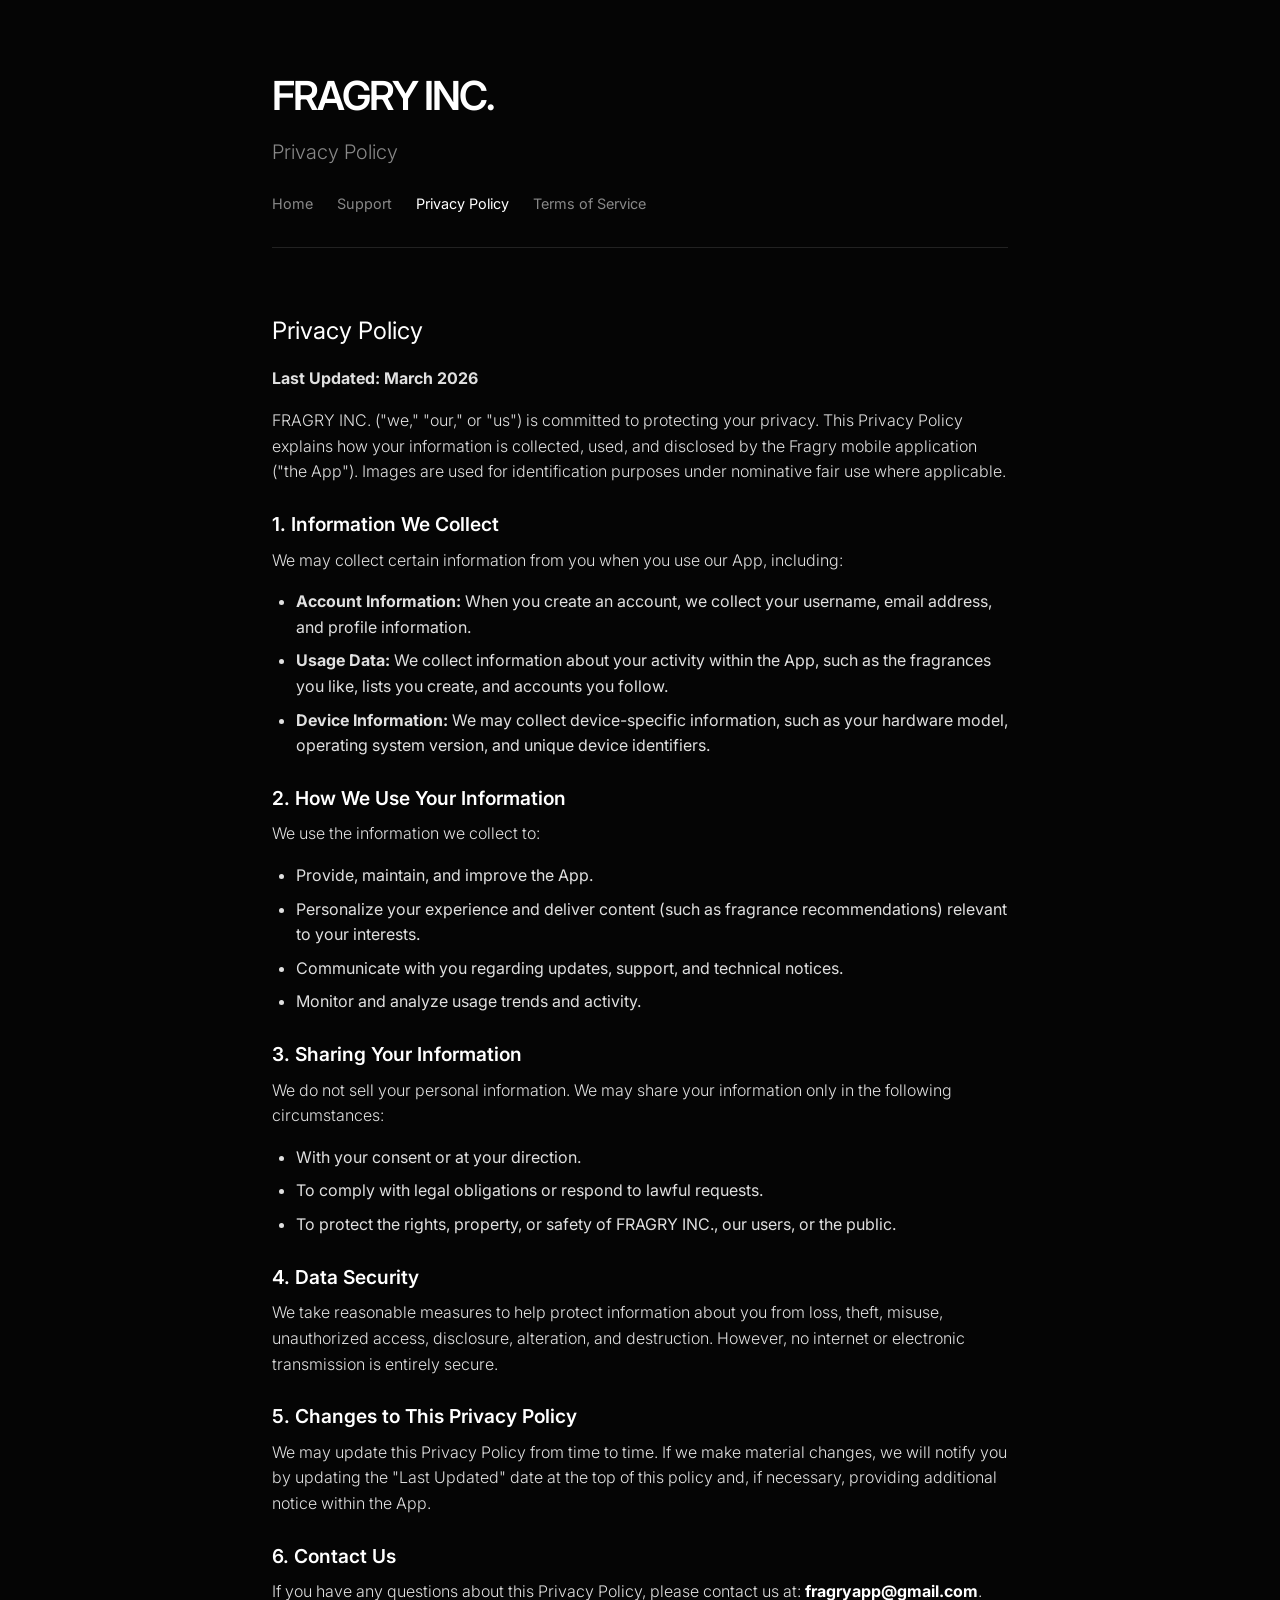
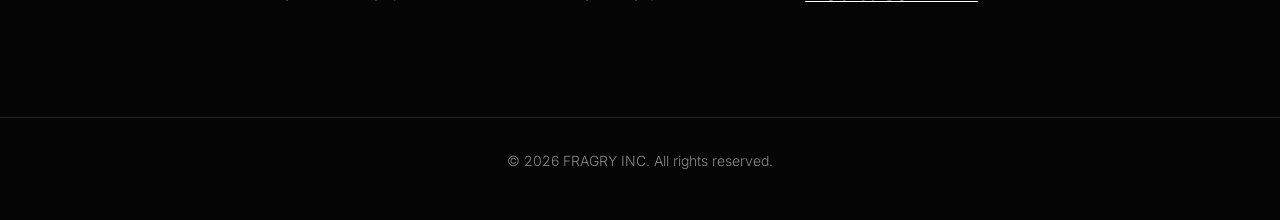
==== privacy.html @ df9deea4 "Initial commit" ====
<!DOCTYPE html>
<html lang="en">

<head>
    <meta charset="UTF-8">
    <meta name="viewport" content="width=device-width, initial-scale=1.0">
    <title>Privacy Policy - Fragry</title>
    <meta name="description" content="Privacy Policy for the Fragry app by FRAGRY INC.">
    <link rel="stylesheet" href="style.css">
</head>

<body>
    <div class="container">
        <header>
            <h1>FRAGRY INC.</h1>
            <p class="lead">Privacy Policy</p>
            <nav class="nav-links">
                <a href="index.html">Home</a>
                <a href="support.html">Support</a>
                <a href="privacy.html" style="color: var(--accent-color);">Privacy Policy</a>
                <a href="terms.html">Terms of Service</a>
            </nav>
        </header>

        <main class="content-block">
            <h2>Privacy Policy</h2>
            <p><strong>Last Updated: March 2026</strong></p>

            <p>
                FRAGRY INC. ("we," "our," or "us") is committed to protecting your privacy. This Privacy Policy explains
                how your information is collected, used, and disclosed by the Fragry mobile application ("the App").
                Images are used for identification purposes under nominative fair use where applicable.
            </p>

            <h3>1. Information We Collect</h3>
            <p>
                We may collect certain information from you when you use our App, including:
            </p>
            <ul>
                <li><strong>Account Information:</strong> When you create an account, we collect your username, email
                    address, and profile information.</li>
                <li><strong>Usage Data:</strong> We collect information about your activity within the App, such as the
                    fragrances you like, lists you create, and accounts you follow.</li>
                <li><strong>Device Information:</strong> We may collect device-specific information, such as your
                    hardware model, operating system version, and unique device identifiers.</li>
            </ul>

            <h3>2. How We Use Your Information</h3>
            <p>
                We use the information we collect to:
            </p>
            <ul>
                <li>Provide, maintain, and improve the App.</li>
                <li>Personalize your experience and deliver content (such as fragrance recommendations) relevant to your
                    interests.</li>
                <li>Communicate with you regarding updates, support, and technical notices.</li>
                <li>Monitor and analyze usage trends and activity.</li>
            </ul>

            <h3>3. Sharing Your Information</h3>
            <p>
                We do not sell your personal information. We may share your information only in the following
                circumstances:
            <ul>
                <li>With your consent or at your direction.</li>
                <li>To comply with legal obligations or respond to lawful requests.</li>
                <li>To protect the rights, property, or safety of FRAGRY INC., our users, or the public.</li>
            </ul>
            </p>

            <h3>4. Data Security</h3>
            <p>
                We take reasonable measures to help protect information about you from loss, theft, misuse, unauthorized
                access, disclosure, alteration, and destruction. However, no internet or electronic transmission is
                entirely secure.
            </p>

            <h3>5. Changes to This Privacy Policy</h3>
            <p>
                We may update this Privacy Policy from time to time. If we make material changes, we will notify you by
                updating the "Last Updated" date at the top of this policy and, if necessary, providing additional
                notice within the App.
            </p>

            <h3>6. Contact Us</h3>
            <p>
                If you have any questions about this Privacy Policy, please contact us at: <strong><a
                        href="mailto:fragryapp@gmail.com">fragryapp@gmail.com</a></strong>.
            </p>
        </main>
    </div>

    <footer>
        <p>&copy; 2026 FRAGRY INC. All rights reserved.</p>
    </footer>
</body>

</html>
---- style.css ----
@import url('https://fonts.googleapis.com/css2?family=Inter:wght@300;400;600&display=swap');

:root {
  --bg-color: #050505;
  --text-color: #e0e0e0;
  --accent-color: #ffffff;
  --muted-color: #888888;
  --border-color: #222222;
}

* {
  box-sizing: border-box;
  margin: 0;
  padding: 0;
}

body {
  font-family: 'Inter', -apple-system, BlinkMacSystemFont, "Segoe UI", Roboto, Helvetica, Arial, sans-serif;
  background-color: var(--bg-color);
  color: var(--text-color);
  line-height: 1.6;
  min-height: 100vh;
  display: flex;
  flex-direction: column;
}

.container {
  max-width: 800px;
  margin: 0 auto;
  padding: 4rem 2rem;
  flex: 1;
}

header {
  margin-bottom: 4rem;
  border-bottom: 1px solid var(--border-color);
  padding-bottom: 2rem;
}

h1 {
  font-size: 2.5rem;
  font-weight: 600;
  color: var(--accent-color);
  letter-spacing: -0.05em;
  margin-bottom: 0.5rem;
}

h2 {
  font-size: 1.5rem;
  font-weight: 400;
  color: var(--accent-color);
  margin-top: 2rem;
  margin-bottom: 1rem;
}

h3 {
  font-size: 1.2rem;
  font-weight: 600;
  color: var(--accent-color);
  margin-top: 1.5rem;
  margin-bottom: 0.5rem;
}

p {
  margin-bottom: 1rem;
  font-weight: 300;
}

.lead {
  font-size: 1.25rem;
  color: var(--muted-color);
  max-width: 600px;
}

a {
  color: var(--accent-color);
  text-decoration: underline;
  text-underline-offset: 4px;
  transition: opacity 0.2s ease;
}

a:hover {
  opacity: 0.7;
}

footer {
  text-align: center;
  padding: 2rem 0;
  border-top: 1px solid var(--border-color);
  color: var(--muted-color);
  font-size: 0.875rem;
  margin-top: auto;
}

.nav-links {
  margin-top: 1.5rem;
  display: flex;
  gap: 1.5rem;
}

.nav-links a {
  text-decoration: none;
  font-size: 0.9rem;
  color: var(--muted-color);
}

.nav-links a:hover {
  color: var(--accent-color);
}

.content-block {
  margin-bottom: 3rem;
}

ul {
  margin-bottom: 1rem;
  padding-left: 1.5rem;
}

li {
  margin-bottom: 0.5rem;
}

@media (max-width: 600px) {
  .container {
    padding: 2rem 1.5rem;
  }
  
  h1 {
    font-size: 2rem;
  }
}
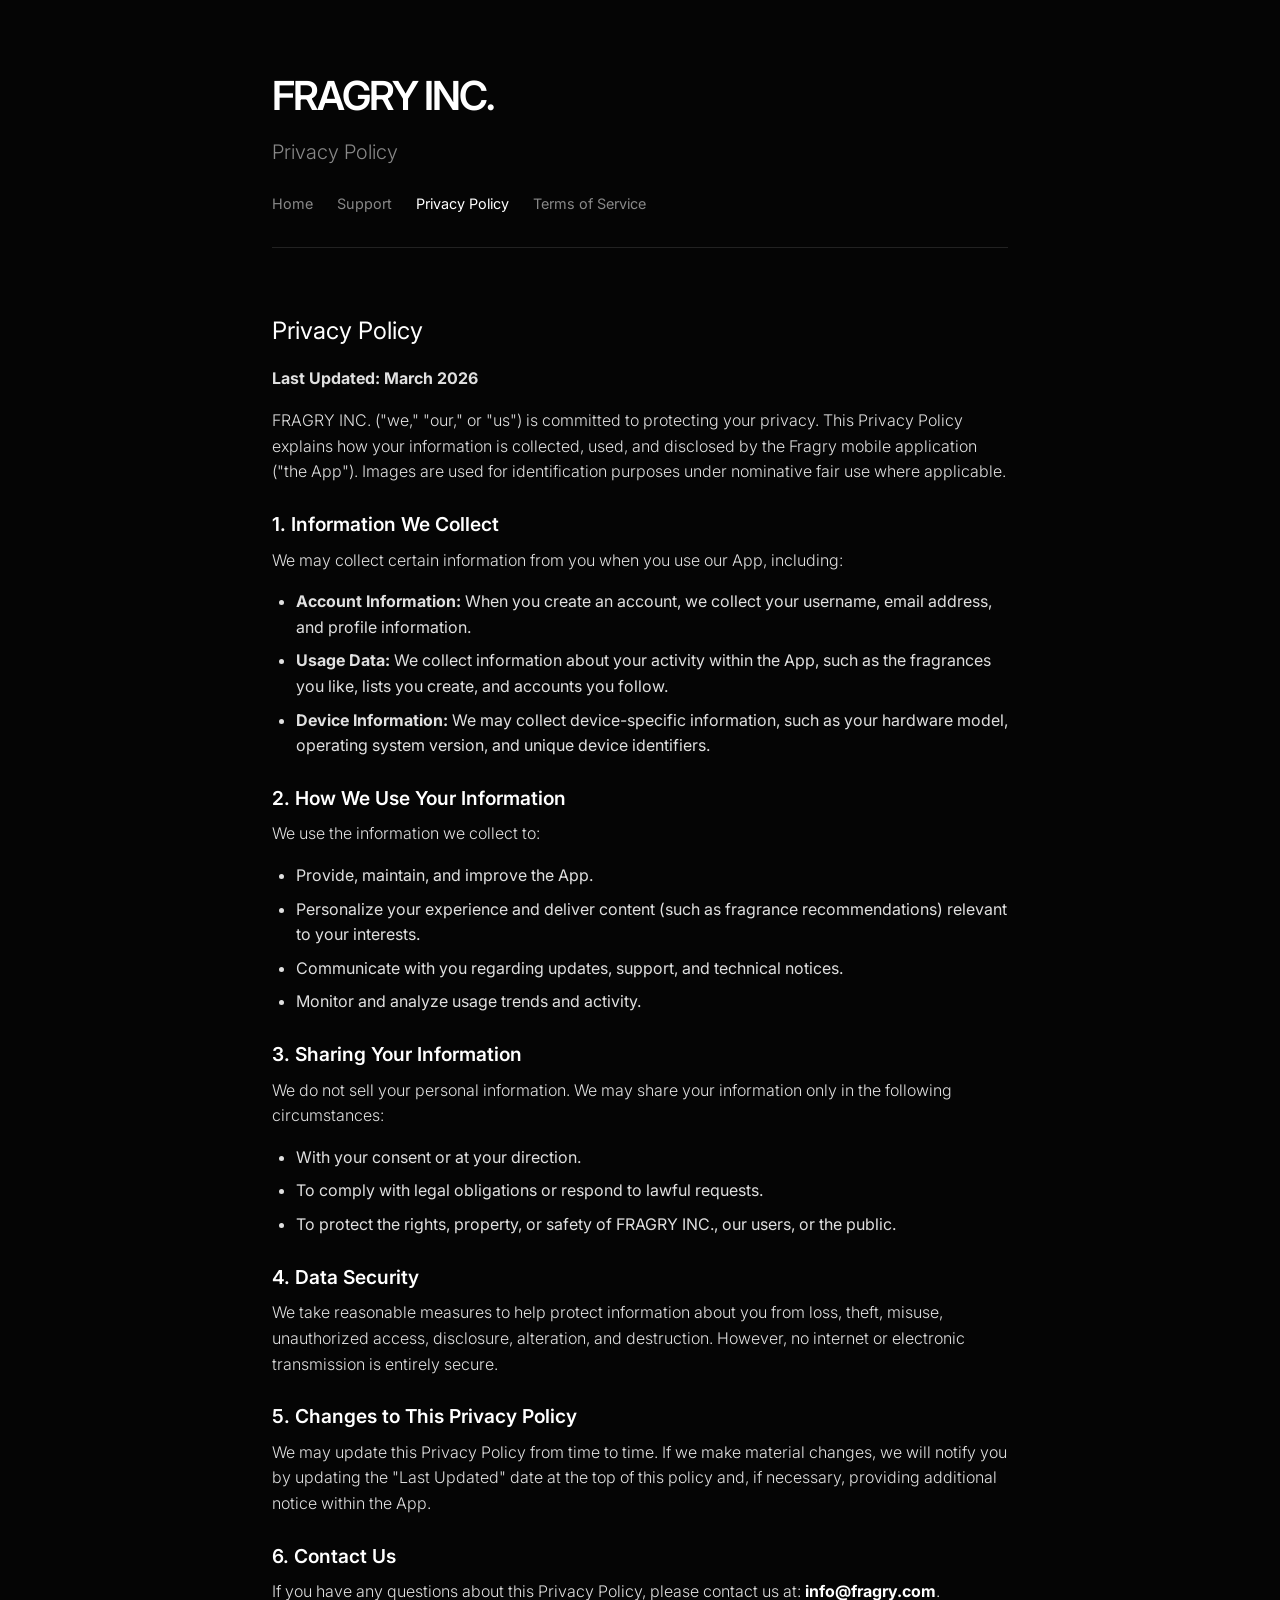
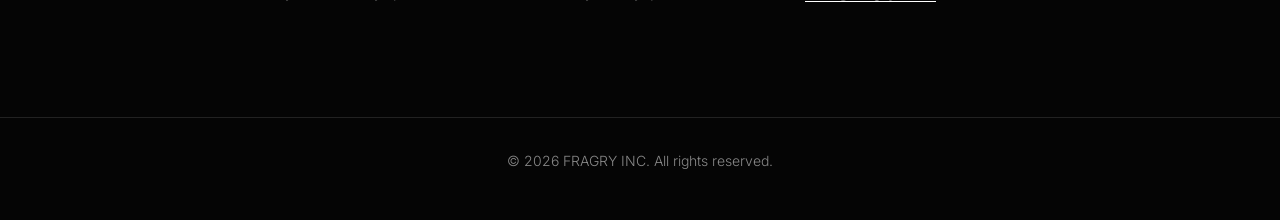
==== commit 9bd5ddf0: "Update contact email and CNAME" ====
--- a/privacy.html
+++ b/privacy.html
@@ -85,7 +85,7 @@
             <h3>6. Contact Us</h3>
             <p>
                 If you have any questions about this Privacy Policy, please contact us at: <strong><a
-                        href="mailto:fragryapp@gmail.com">fragryapp@gmail.com</a></strong>.
+                        href="mailto:info@fragry.com">info@fragry.com</a></strong>.
             </p>
         </main>
     </div>
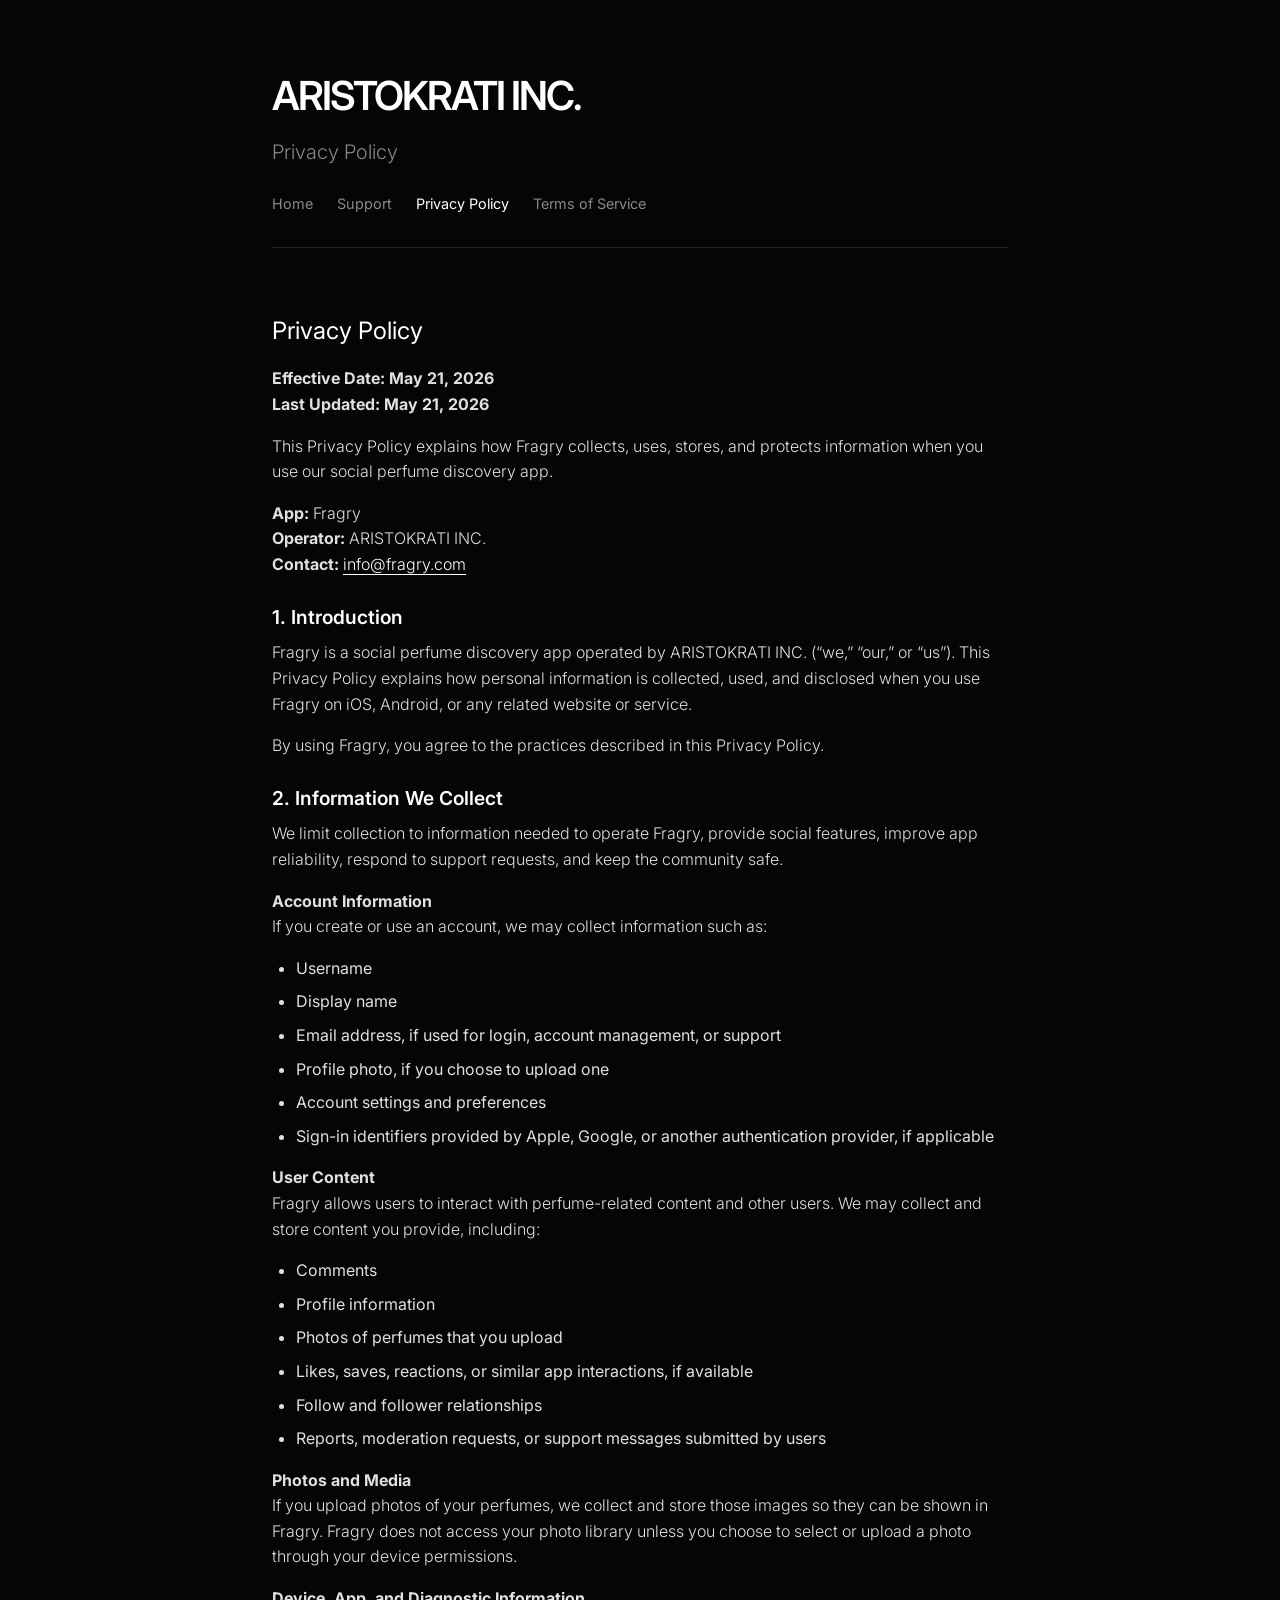
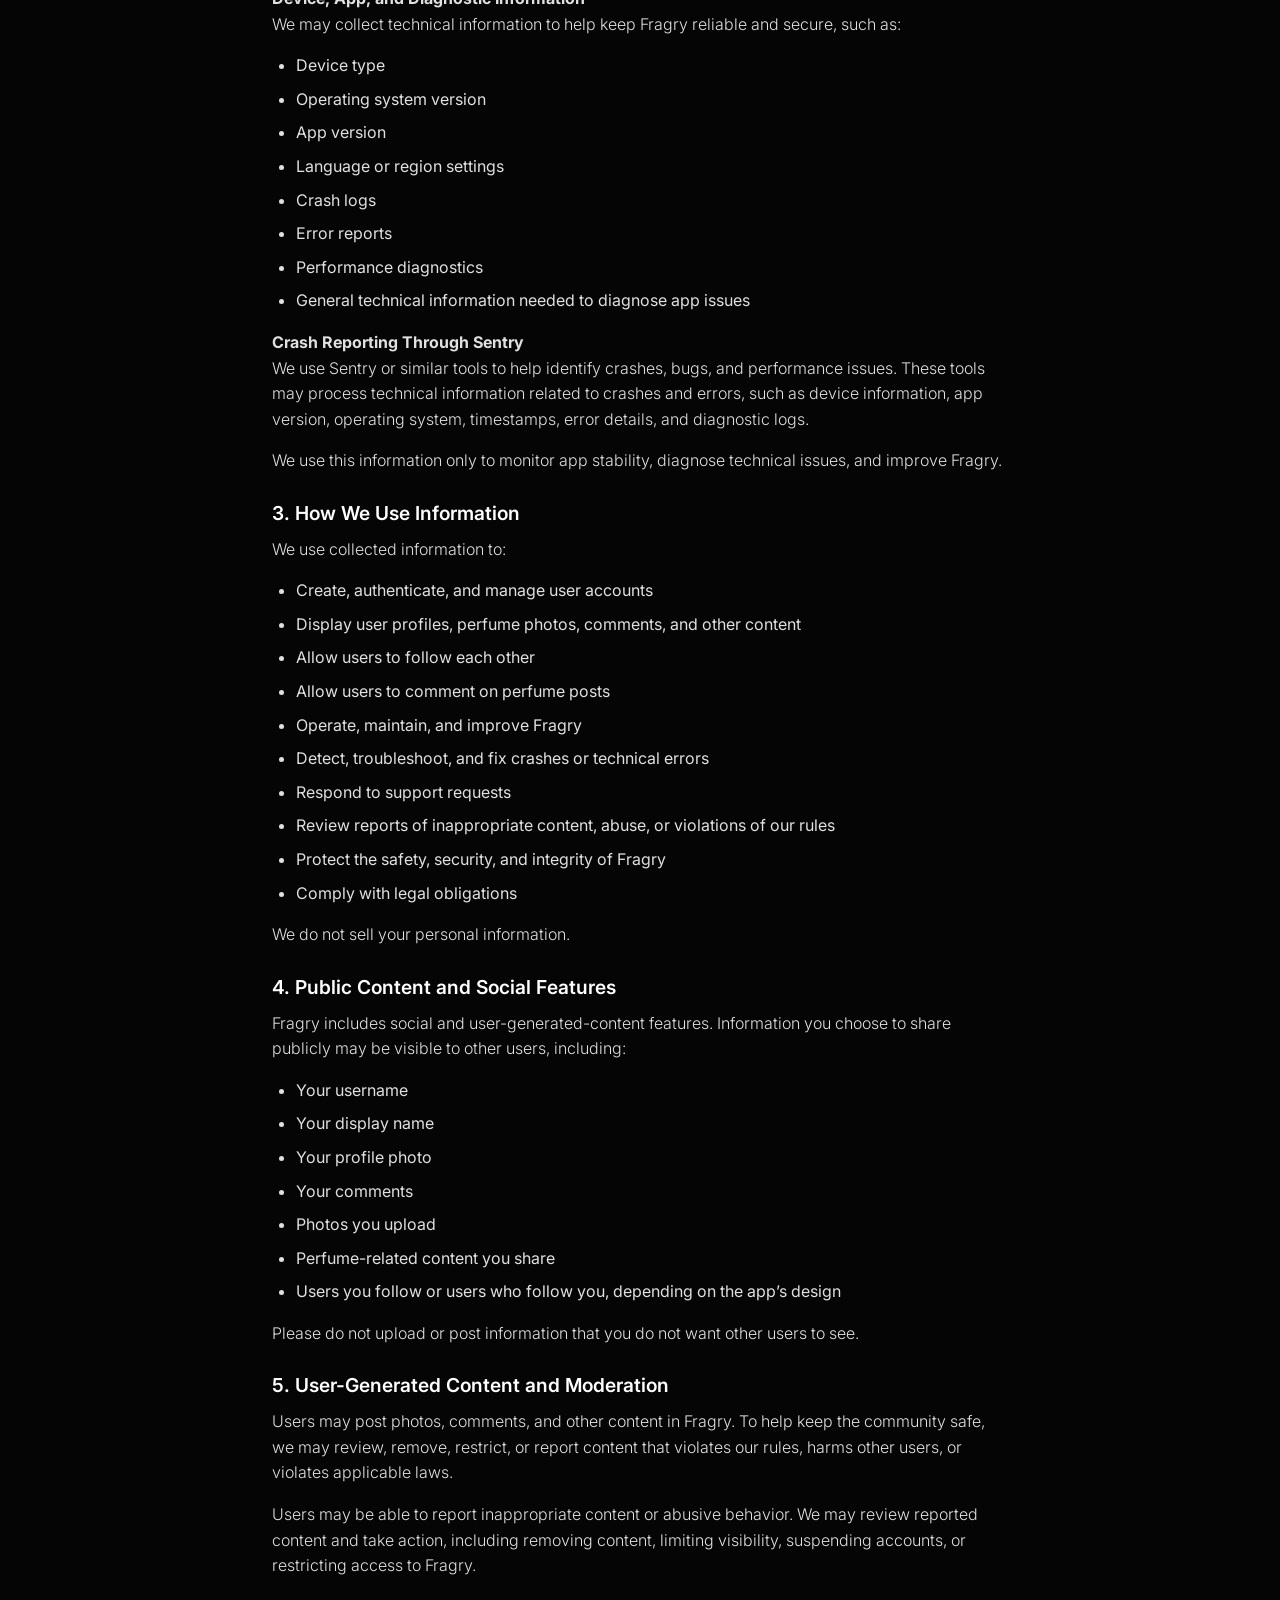
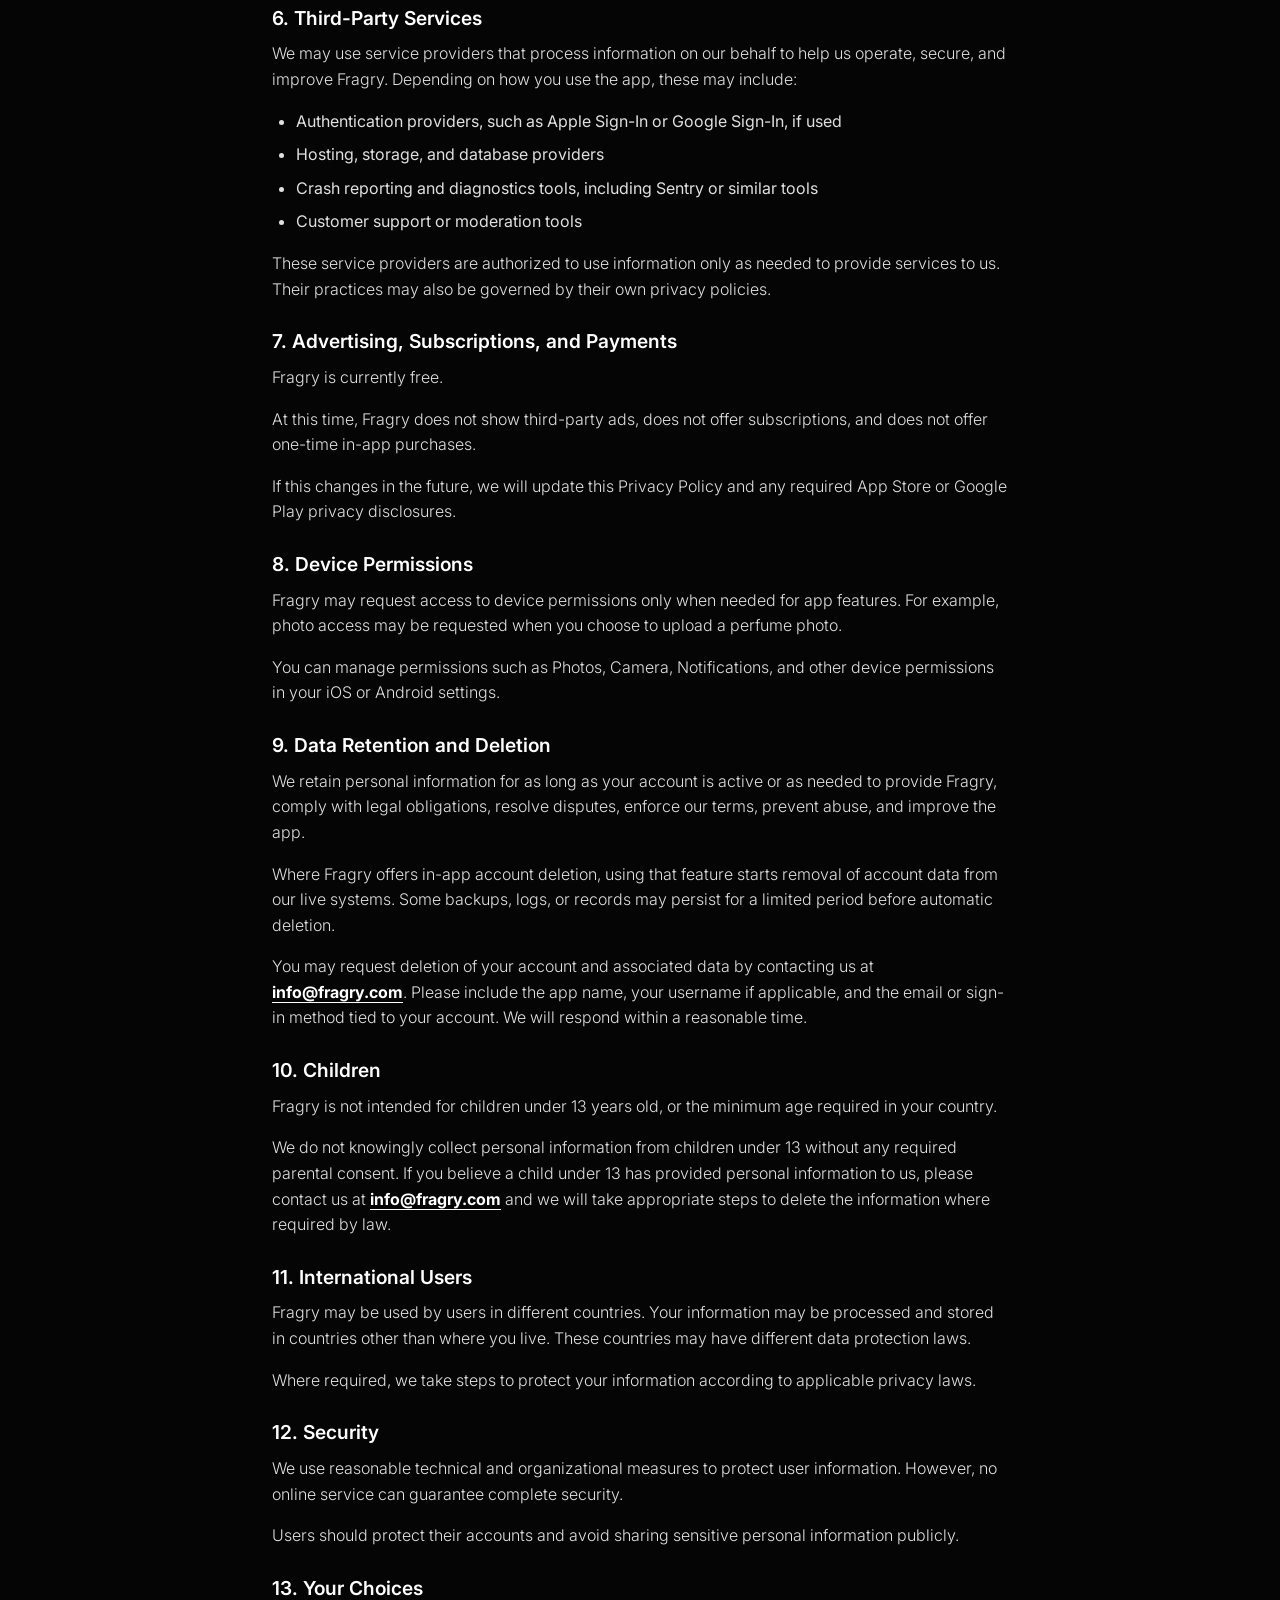
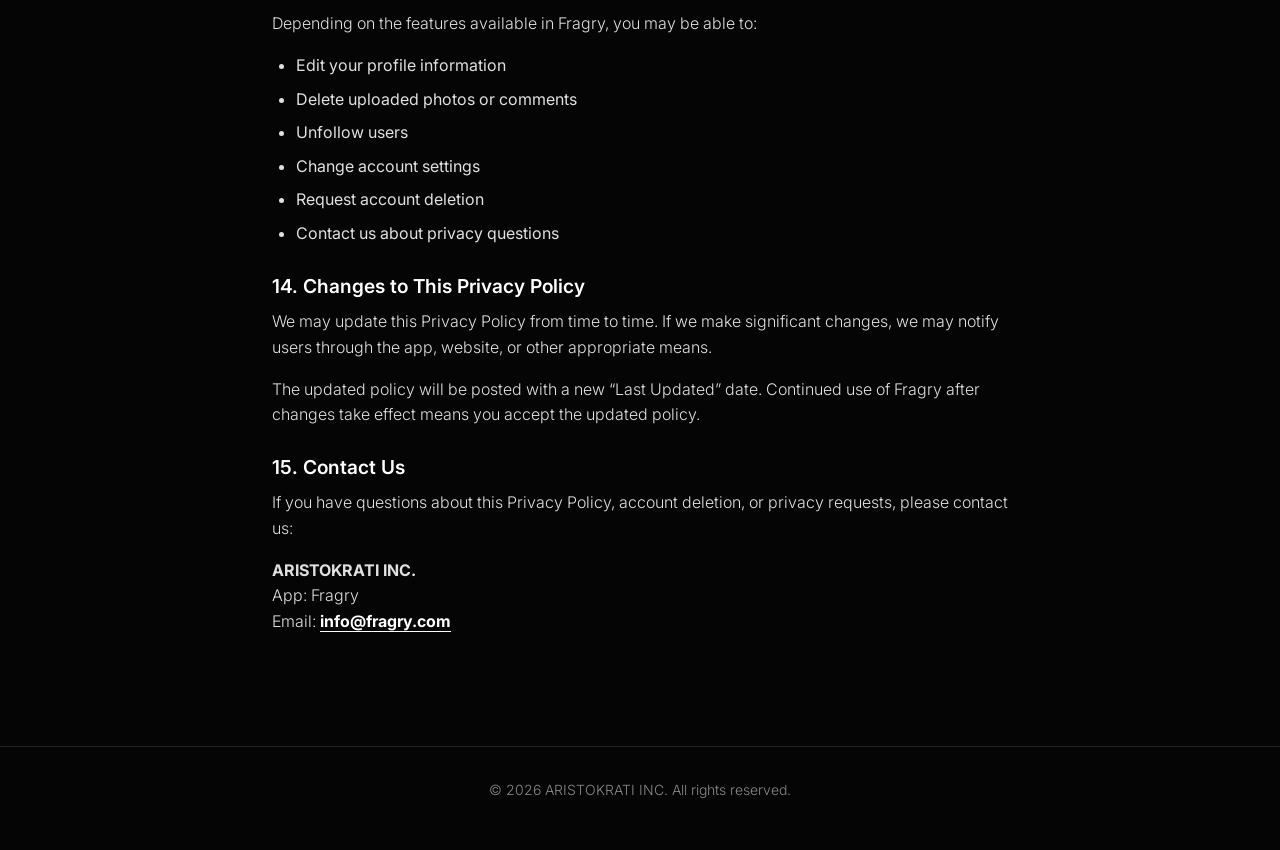
==== commit f18d479d: "Update privacy.html" ====
--- a/privacy.html
+++ b/privacy.html
@@ -5,14 +5,14 @@
     <meta charset="UTF-8">
     <meta name="viewport" content="width=device-width, initial-scale=1.0">
     <title>Privacy Policy - Fragry</title>
-    <meta name="description" content="Privacy Policy for the Fragry app by FRAGRY INC.">
+    <meta name="description" content="Privacy Policy for the Fragry app by ARISTOKRATI INC.">
     <link rel="stylesheet" href="style.css">
 </head>
 
 <body>
     <div class="container">
         <header>
-            <h1>FRAGRY INC.</h1>
+            <h1>ARISTOKRATI INC.</h1>
             <p class="lead">Privacy Policy</p>
             <nav class="nav-links">
                 <a href="index.html">Home</a>
@@ -24,75 +24,208 @@
 
         <main class="content-block">
             <h2>Privacy Policy</h2>
-            <p><strong>Last Updated: March 2026</strong></p>
-
-            <p>
-                FRAGRY INC. ("we," "our," or "us") is committed to protecting your privacy. This Privacy Policy explains
-                how your information is collected, used, and disclosed by the Fragry mobile application ("the App").
-                Images are used for identification purposes under nominative fair use where applicable.
-            </p>
-
-            <h3>1. Information We Collect</h3>
-            <p>
-                We may collect certain information from you when you use our App, including:
-            </p>
-            <ul>
-                <li><strong>Account Information:</strong> When you create an account, we collect your username, email
-                    address, and profile information.</li>
-                <li><strong>Usage Data:</strong> We collect information about your activity within the App, such as the
-                    fragrances you like, lists you create, and accounts you follow.</li>
-                <li><strong>Device Information:</strong> We may collect device-specific information, such as your
-                    hardware model, operating system version, and unique device identifiers.</li>
-            </ul>
-
-            <h3>2. How We Use Your Information</h3>
-            <p>
-                We use the information we collect to:
-            </p>
-            <ul>
-                <li>Provide, maintain, and improve the App.</li>
-                <li>Personalize your experience and deliver content (such as fragrance recommendations) relevant to your
-                    interests.</li>
-                <li>Communicate with you regarding updates, support, and technical notices.</li>
-                <li>Monitor and analyze usage trends and activity.</li>
-            </ul>
-
-            <h3>3. Sharing Your Information</h3>
-            <p>
-                We do not sell your personal information. We may share your information only in the following
-                circumstances:
-            <ul>
-                <li>With your consent or at your direction.</li>
-                <li>To comply with legal obligations or respond to lawful requests.</li>
-                <li>To protect the rights, property, or safety of FRAGRY INC., our users, or the public.</li>
-            </ul>
-            </p>
-
-            <h3>4. Data Security</h3>
-            <p>
-                We take reasonable measures to help protect information about you from loss, theft, misuse, unauthorized
-                access, disclosure, alteration, and destruction. However, no internet or electronic transmission is
-                entirely secure.
-            </p>
-
-            <h3>5. Changes to This Privacy Policy</h3>
-            <p>
-                We may update this Privacy Policy from time to time. If we make material changes, we will notify you by
-                updating the "Last Updated" date at the top of this policy and, if necessary, providing additional
-                notice within the App.
-            </p>
-
-            <h3>6. Contact Us</h3>
-            <p>
-                If you have any questions about this Privacy Policy, please contact us at: <strong><a
-                        href="mailto:info@fragry.com">info@fragry.com</a></strong>.
+            <p><strong>Effective Date: May 21, 2026</strong><br><strong>Last Updated: May 21, 2026</strong></p>
+
+            <p>
+                This Privacy Policy explains how Fragry collects, uses, stores, and protects information when you use our social perfume discovery app.
+            </p>
+
+            <p>
+                <strong>App:</strong> Fragry<br>
+                <strong>Operator:</strong> ARISTOKRATI INC.<br>
+                <strong>Contact:</strong> <a href="mailto:info@fragry.com">info@fragry.com</a>
+            </p>
+
+            <h3>1. Introduction</h3>
+            <p>
+                Fragry is a social perfume discovery app operated by ARISTOKRATI INC. (“we,” “our,” or “us”). This Privacy Policy explains how personal information is collected, used, and disclosed when you use Fragry on iOS, Android, or any related website or service.
+            </p>
+            <p>
+                By using Fragry, you agree to the practices described in this Privacy Policy.
+            </p>
+
+            <h3>2. Information We Collect</h3>
+            <p>
+                We limit collection to information needed to operate Fragry, provide social features, improve app reliability, respond to support requests, and keep the community safe.
+            </p>
+
+            <h4>Account Information</h4>
+            <p>If you create or use an account, we may collect information such as:</p>
+            <ul>
+                <li>Username</li>
+                <li>Display name</li>
+                <li>Email address, if used for login, account management, or support</li>
+                <li>Profile photo, if you choose to upload one</li>
+                <li>Account settings and preferences</li>
+                <li>Sign-in identifiers provided by Apple, Google, or another authentication provider, if applicable</li>
+            </ul>
+
+            <h4>User Content</h4>
+            <p>Fragry allows users to interact with perfume-related content and other users. We may collect and store content you provide, including:</p>
+            <ul>
+                <li>Comments</li>
+                <li>Profile information</li>
+                <li>Photos of perfumes that you upload</li>
+                <li>Likes, saves, reactions, or similar app interactions, if available</li>
+                <li>Follow and follower relationships</li>
+                <li>Reports, moderation requests, or support messages submitted by users</li>
+            </ul>
+
+            <h4>Photos and Media</h4>
+            <p>
+                If you upload photos of your perfumes, we collect and store those images so they can be shown in Fragry. Fragry does not access your photo library unless you choose to select or upload a photo through your device permissions.
+            </p>
+
+            <h4>Device, App, and Diagnostic Information</h4>
+            <p>We may collect technical information to help keep Fragry reliable and secure, such as:</p>
+            <ul>
+                <li>Device type</li>
+                <li>Operating system version</li>
+                <li>App version</li>
+                <li>Language or region settings</li>
+                <li>Crash logs</li>
+                <li>Error reports</li>
+                <li>Performance diagnostics</li>
+                <li>General technical information needed to diagnose app issues</li>
+            </ul>
+
+            <h4>Crash Reporting Through Sentry</h4>
+            <p>
+                We use Sentry or similar tools to help identify crashes, bugs, and performance issues. These tools may process technical information related to crashes and errors, such as device information, app version, operating system, timestamps, error details, and diagnostic logs.
+            </p>
+            <p>
+                We use this information only to monitor app stability, diagnose technical issues, and improve Fragry.
+            </p>
+
+            <h3>3. How We Use Information</h3>
+            <p>We use collected information to:</p>
+            <ul>
+                <li>Create, authenticate, and manage user accounts</li>
+                <li>Display user profiles, perfume photos, comments, and other content</li>
+                <li>Allow users to follow each other</li>
+                <li>Allow users to comment on perfume posts</li>
+                <li>Operate, maintain, and improve Fragry</li>
+                <li>Detect, troubleshoot, and fix crashes or technical errors</li>
+                <li>Respond to support requests</li>
+                <li>Review reports of inappropriate content, abuse, or violations of our rules</li>
+                <li>Protect the safety, security, and integrity of Fragry</li>
+                <li>Comply with legal obligations</li>
+            </ul>
+            <p>We do not sell your personal information.</p>
+
+            <h3>4. Public Content and Social Features</h3>
+            <p>Fragry includes social and user-generated-content features. Information you choose to share publicly may be visible to other users, including:</p>
+            <ul>
+                <li>Your username</li>
+                <li>Your display name</li>
+                <li>Your profile photo</li>
+                <li>Your comments</li>
+                <li>Photos you upload</li>
+                <li>Perfume-related content you share</li>
+                <li>Users you follow or users who follow you, depending on the app’s design</li>
+            </ul>
+            <p>Please do not upload or post information that you do not want other users to see.</p>
+
+            <h3>5. User-Generated Content and Moderation</h3>
+            <p>
+                Users may post photos, comments, and other content in Fragry. To help keep the community safe, we may review, remove, restrict, or report content that violates our rules, harms other users, or violates applicable laws.
+            </p>
+            <p>
+                Users may be able to report inappropriate content or abusive behavior. We may review reported content and take action, including removing content, limiting visibility, suspending accounts, or restricting access to Fragry.
+            </p>
+
+            <h3>6. Third-Party Services</h3>
+            <p>
+                We may use service providers that process information on our behalf to help us operate, secure, and improve Fragry. Depending on how you use the app, these may include:
+            </p>
+            <ul>
+                <li>Authentication providers, such as Apple Sign-In or Google Sign-In, if used</li>
+                <li>Hosting, storage, and database providers</li>
+                <li>Crash reporting and diagnostics tools, including Sentry or similar tools</li>
+                <li>Customer support or moderation tools</li>
+            </ul>
+            <p>
+                These service providers are authorized to use information only as needed to provide services to us. Their practices may also be governed by their own privacy policies.
+            </p>
+
+            <h3>7. Advertising, Subscriptions, and Payments</h3>
+            <p>Fragry is currently free.</p>
+            <p>At this time, Fragry does not show third-party ads, does not offer subscriptions, and does not offer one-time in-app purchases.</p>
+            <p>If this changes in the future, we will update this Privacy Policy and any required App Store or Google Play privacy disclosures.</p>
+
+            <h3>8. Device Permissions</h3>
+            <p>
+                Fragry may request access to device permissions only when needed for app features. For example, photo access may be requested when you choose to upload a perfume photo.
+            </p>
+            <p>
+                You can manage permissions such as Photos, Camera, Notifications, and other device permissions in your iOS or Android settings.
+            </p>
+
+            <h3>9. Data Retention and Deletion</h3>
+            <p>
+                We retain personal information for as long as your account is active or as needed to provide Fragry, comply with legal obligations, resolve disputes, enforce our terms, prevent abuse, and improve the app.
+            </p>
+            <p>
+                Where Fragry offers in-app account deletion, using that feature starts removal of account data from our live systems. Some backups, logs, or records may persist for a limited period before automatic deletion.
+            </p>
+            <p>
+                You may request deletion of your account and associated data by contacting us at <strong><a href="mailto:info@fragry.com">info@fragry.com</a></strong>. Please include the app name, your username if applicable, and the email or sign-in method tied to your account. We will respond within a reasonable time.
+            </p>
+
+            <h3>10. Children</h3>
+            <p>Fragry is not intended for children under 13 years old, or the minimum age required in your country.</p>
+            <p>
+                We do not knowingly collect personal information from children under 13 without any required parental consent. If you believe a child under 13 has provided personal information to us, please contact us at <strong><a href="mailto:info@fragry.com">info@fragry.com</a></strong> and we will take appropriate steps to delete the information where required by law.
+            </p>
+
+            <h3>11. International Users</h3>
+            <p>
+                Fragry may be used by users in different countries. Your information may be processed and stored in countries other than where you live. These countries may have different data protection laws.
+            </p>
+            <p>
+                Where required, we take steps to protect your information according to applicable privacy laws.
+            </p>
+
+            <h3>12. Security</h3>
+            <p>
+                We use reasonable technical and organizational measures to protect user information. However, no online service can guarantee complete security.
+            </p>
+            <p>
+                Users should protect their accounts and avoid sharing sensitive personal information publicly.
+            </p>
+
+            <h3>13. Your Choices</h3>
+            <p>Depending on the features available in Fragry, you may be able to:</p>
+            <ul>
+                <li>Edit your profile information</li>
+                <li>Delete uploaded photos or comments</li>
+                <li>Unfollow users</li>
+                <li>Change account settings</li>
+                <li>Request account deletion</li>
+                <li>Contact us about privacy questions</li>
+            </ul>
+
+            <h3>14. Changes to This Privacy Policy</h3>
+            <p>
+                We may update this Privacy Policy from time to time. If we make significant changes, we may notify users through the app, website, or other appropriate means.
+            </p>
+            <p>
+                The updated policy will be posted with a new “Last Updated” date. Continued use of Fragry after changes take effect means you accept the updated policy.
+            </p>
+
+            <h3>15. Contact Us</h3>
+            <p>If you have questions about this Privacy Policy, account deletion, or privacy requests, please contact us:</p>
+            <p>
+                <strong>ARISTOKRATI INC.</strong><br>
+                App: Fragry<br>
+                Email: <strong><a href="mailto:info@fragry.com">info@fragry.com</a></strong>
             </p>
         </main>
     </div>
 
     <footer>
-        <p>&copy; 2026 FRAGRY INC. All rights reserved.</p>
+        <p>&copy; 2026 ARISTOKRATI INC. All rights reserved.</p>
     </footer>
 </body>
 
-</html>+</html>
